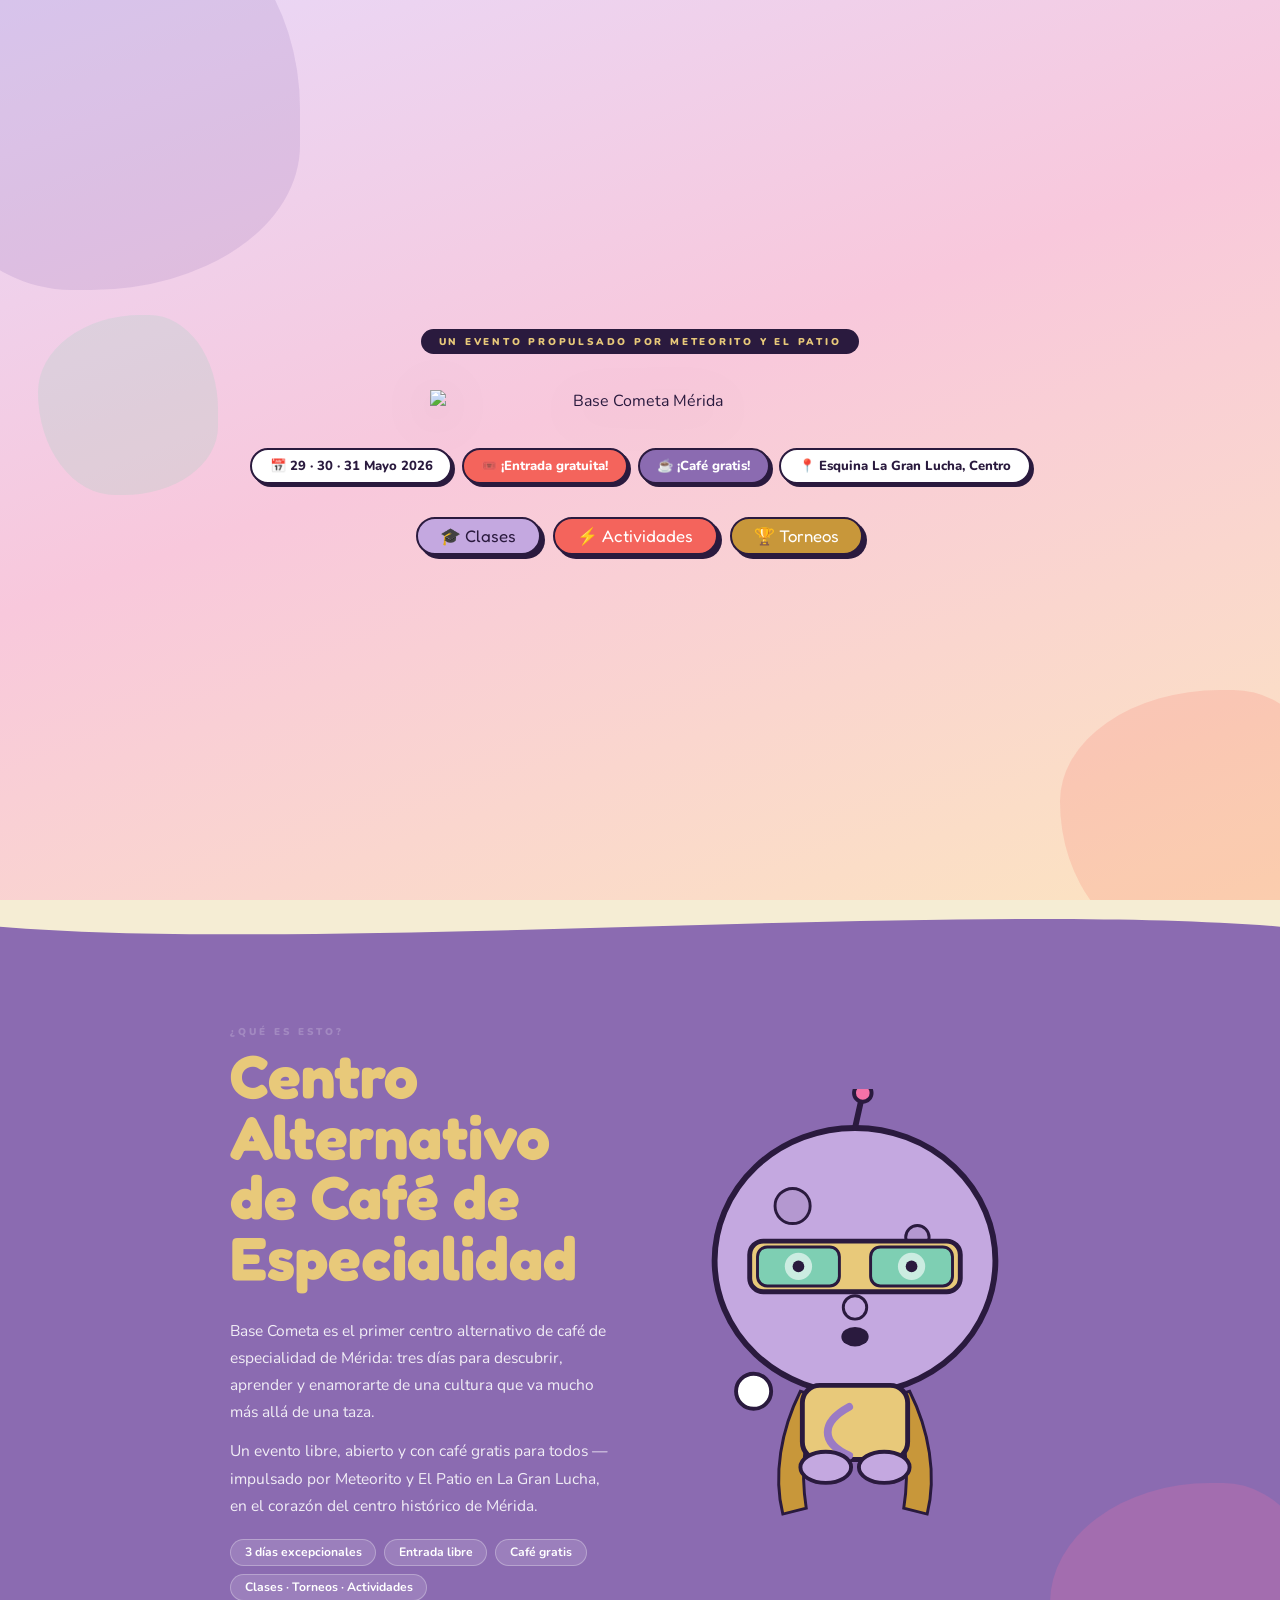
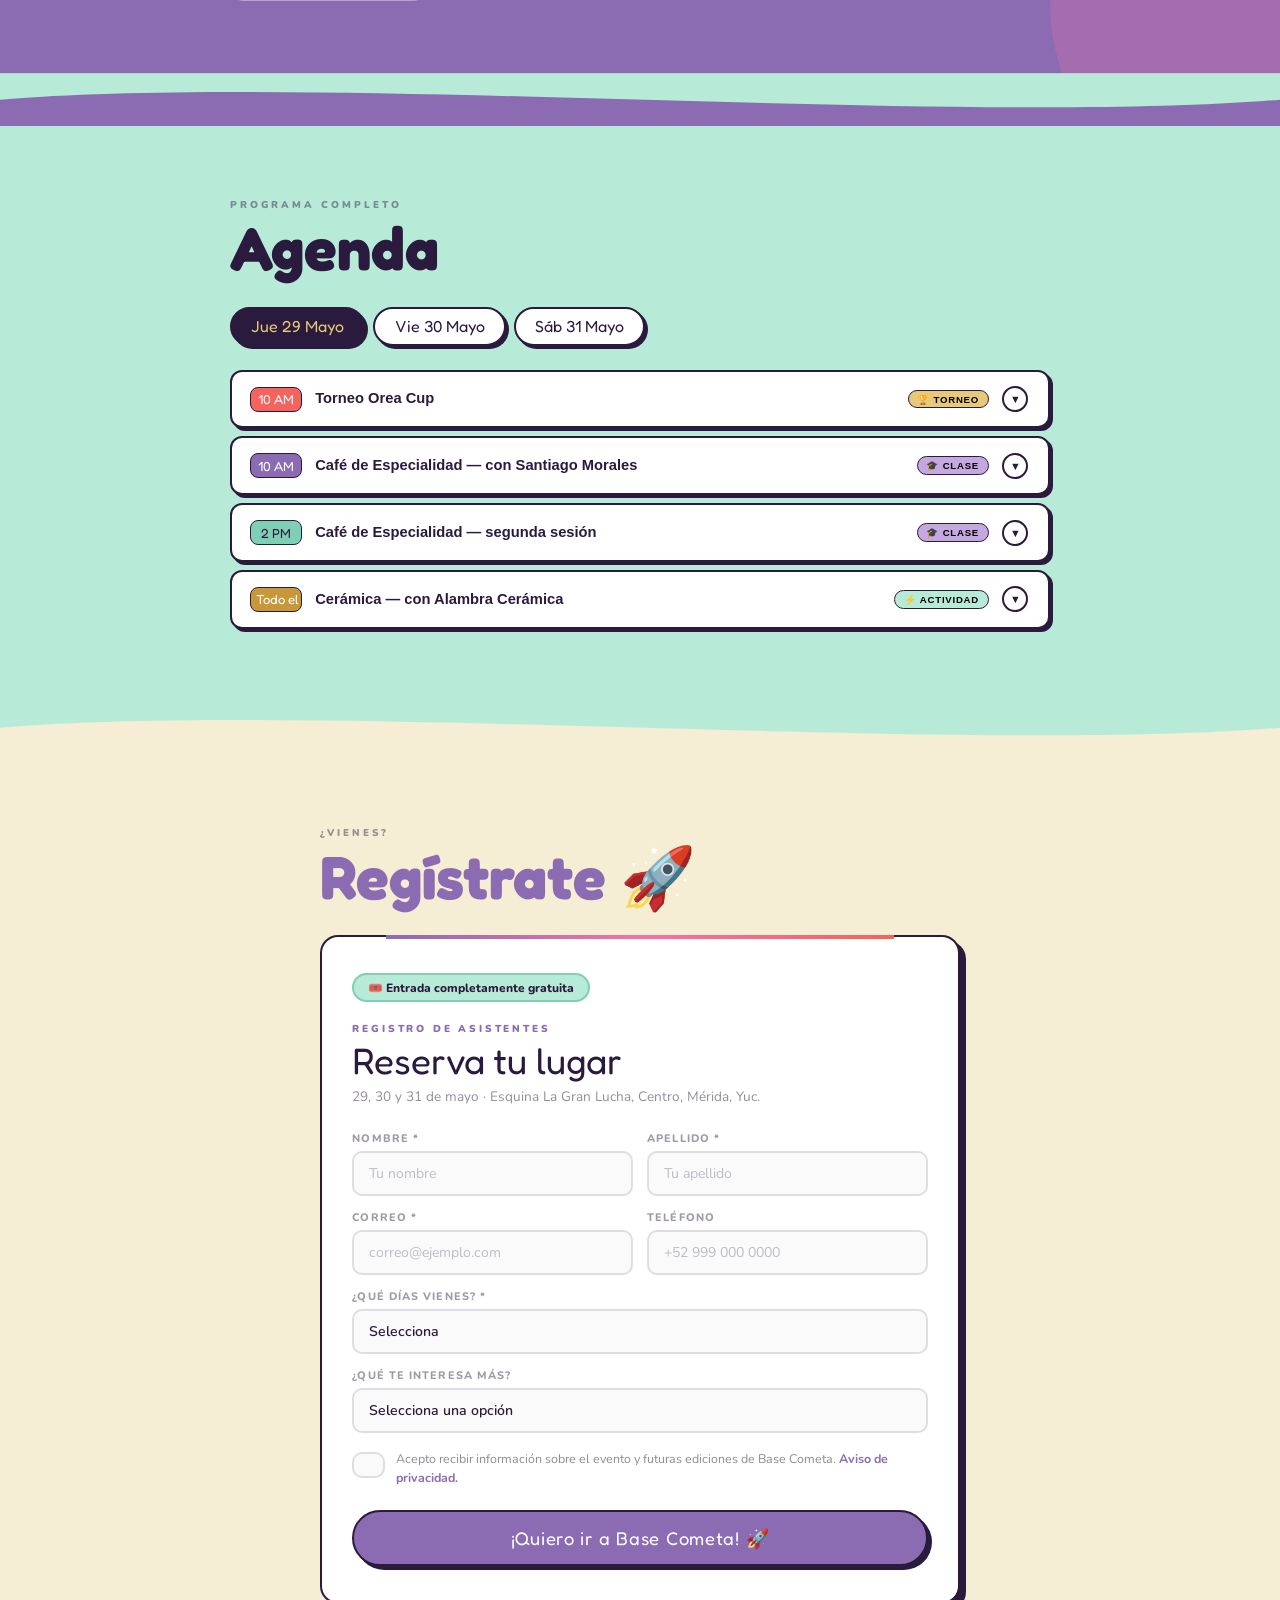
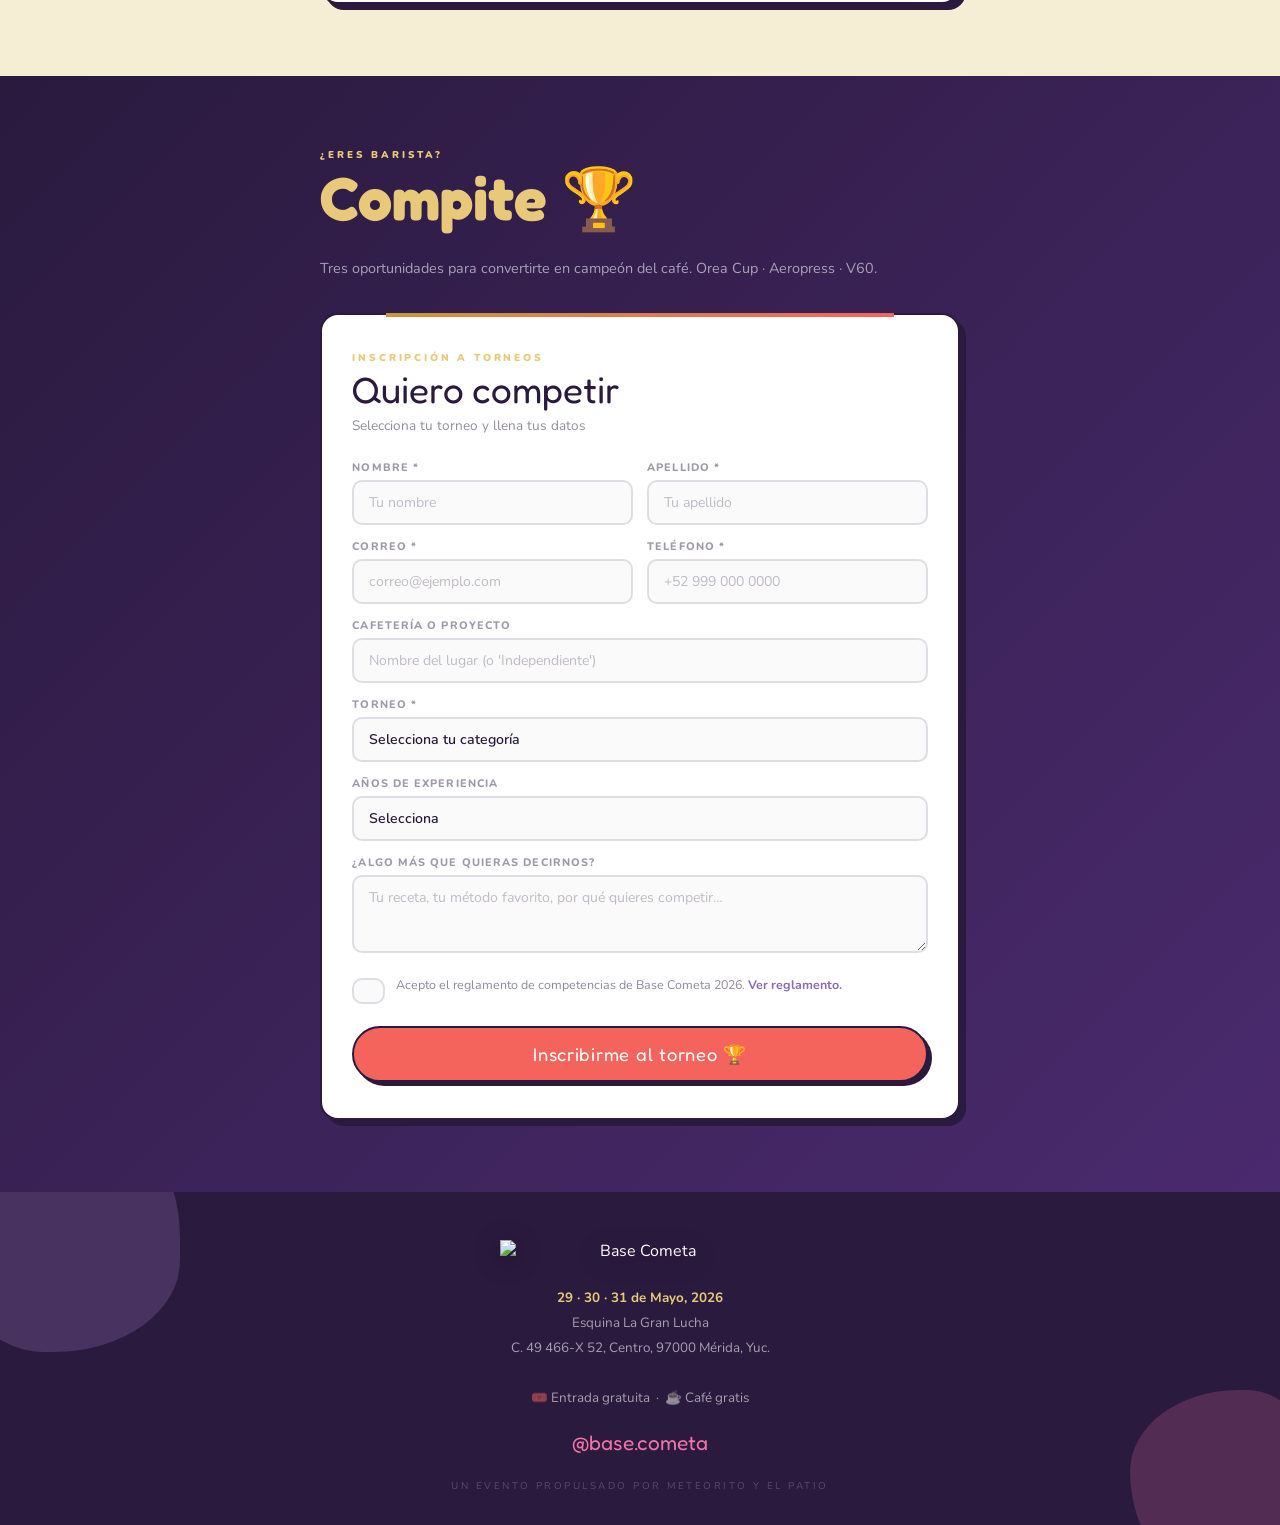
==== index_prev2.html @ dce354f2 "updatelogo y font" ====
<!DOCTYPE html>
<html lang="es">
<head>
<meta charset="UTF-8">
<meta name="viewport" content="width=device-width, initial-scale=1.0">
<title>Base Cometa Mérida — 29·30·31 Mayo</title>
<link href="https://fonts.googleapis.com/css2?family=Lilita+One&family=Nunito:wght@400;600;700;800;900&family=Fredoka+One&display=swap" rel="stylesheet">
<style>
*, *::before, *::after { box-sizing: border-box; margin: 0; padding: 0; }
:root {
  --purple:   #8B6BB1;
  --purple-lt:#C4A8E0;
  --pink:     #F472A8;
  --coral:    #F4645C;
  --gold:     #C8973A;
  --gold-lt:  #E8C97A;
  --mint:     #7ECFB3;
  --mint-lt:  #B8EAD8;
  --cream:    #F5EDD4;
  --dark:     #2A1A3E;
  --white:    #FFFAF4;
}
html { scroll-behavior: smooth; }
body { background: var(--cream); color: var(--dark); font-family: 'Nunito', sans-serif; overflow-x: hidden; }

.blob { position: absolute; border-radius: 60% 40% 55% 45% / 45% 55% 40% 60%; opacity: 0.18; pointer-events: none; }

/* HERO */
.hero {
  position: relative;
  background: linear-gradient(160deg, #E8D8F8 0%, #F8C8DC 45%, #FCE4C0 100%);
  min-height: 100vh;
  display: flex; flex-direction: column; align-items: center; justify-content: center;
  text-align: center; padding: 3rem 1.5rem 4rem; overflow: hidden;
}
.hero .b1 { width: 400px; height: 380px; background: var(--purple); top: -90px; left: -100px; }
.hero .b2 { width: 280px; height: 260px; background: var(--coral);  bottom: -50px; right: -60px; }
.hero .b3 { width: 180px; height: 180px; background: var(--mint);   top: 35%; left: 3%; }

.badge-top {
  position: relative; z-index: 2;
  background: var(--dark); color: var(--gold-lt);
  font-weight: 900; font-size: 0.62rem; letter-spacing: 0.28em; text-transform: uppercase;
  padding: 0.35rem 1.1rem; border-radius: 100px;
  margin-bottom: 1.5rem;
  animation: popIn 0.6s cubic-bezier(0.34,1.56,0.64,1) both;
}

.hero-logo {
  position: relative; z-index: 2;
  animation: popIn 0.7s 0.1s cubic-bezier(0.34,1.56,0.64,1) both;
  margin-bottom: 0.25rem;
}
.hero-logo .w1, .hero-logo .w2 {
  font-family: 'Lilita One', cursive;
  font-size: clamp(5rem, 18vw, 10rem);
  line-height: 0.88;
  color: var(--gold-lt);
  -webkit-text-stroke: 3px var(--dark);
  text-shadow: 5px 5px 0 var(--dark);
  display: block; letter-spacing: -0.02em;
}
.hero-logo .wm {
  font-family: 'Fredoka One', cursive;
  font-size: clamp(0.9rem, 2.5vw, 1.4rem);
  letter-spacing: 0.4em; color: var(--dark); opacity: 0.55;
  text-transform: uppercase; display: block; margin-top: 0.3rem;
}

.mascot-wrap {
  position: relative; z-index: 2;
  width: clamp(110px, 20vw, 185px);
  margin: 0.75rem auto;
  animation: float 3.2s ease-in-out infinite;
}
@keyframes float { 0%,100%{transform:translateY(0) rotate(-2deg);} 50%{transform:translateY(-14px) rotate(2deg);} }

.hero-badges {
  position: relative; z-index: 2;
  display: flex; flex-wrap: wrap; gap: 0.6rem; justify-content: center;
  margin-top: 1.75rem;
  animation: popIn 0.7s 0.3s cubic-bezier(0.34,1.56,0.64,1) both;
}
.hb {
  background: white; border: 2.5px solid var(--dark);
  border-radius: 100px; padding: 0.45rem 1.1rem;
  font-weight: 800; font-size: 0.82rem;
  box-shadow: 3px 3px 0 var(--dark); white-space: nowrap;
}
.hb.coral   { background: var(--coral);    color: white; }
.hb.purple  { background: var(--purple);   color: white; }

.cat-pills {
  position: relative; z-index: 2;
  display: flex; gap: 0.75rem; justify-content: center; flex-wrap: wrap;
  margin-top: 2rem;
  animation: popIn 0.7s 0.45s cubic-bezier(0.34,1.56,0.64,1) both;
}
.cp {
  font-family: 'Fredoka One', cursive; font-size: 1.05rem;
  padding: 0.45rem 1.4rem; border-radius: 100px;
  border: 2.5px solid var(--dark); box-shadow: 4px 4px 0 var(--dark);
  cursor: default; transition: transform 0.15s, box-shadow 0.15s;
}
.cp:hover { transform: translate(-2px,-2px); box-shadow: 6px 6px 0 var(--dark); }
.cp.p { background: var(--purple-lt); }
.cp.r { background: var(--coral); color: white; }
.cp.g { background: var(--gold);  color: white; }

/* WAVE */
.wave { display: block; width: 100%; line-height: 0; }

/* SECTIONS */
.sw { position: relative; overflow: hidden; padding: 4.5rem 1.5rem; }
.si { max-width: 820px; margin: 0 auto; }
.sk { font-weight: 900; font-size: 0.62rem; letter-spacing: 0.3em; text-transform: uppercase; opacity: 0.45; margin-bottom: 0.4rem; }
.st { font-family: 'Fredoka One', cursive; font-size: clamp(2.4rem, 6vw, 3.8rem); line-height: 1; margin-bottom: 1.75rem; }

/* ABOUT */
.sw-about { background: var(--purple); color: white; }
.sw-about .bba { width: 280px; height: 280px; background: var(--pink); bottom: -90px; right: -50px; opacity: 0.22; }
.ag { display: grid; grid-template-columns: 1fr 1fr; gap: 2.5rem; align-items: center; }
.ag .st { color: var(--gold-lt); }
.ag p { font-size: 0.97rem; line-height: 1.75; opacity: 0.88; }
.ag p+p { margin-top: 0.75rem; }
.atags { display: flex; flex-wrap: wrap; gap: 0.5rem; margin-top: 1.25rem; }
.atag { background: rgba(255,255,255,0.14); border: 1.5px solid rgba(255,255,255,0.28); border-radius: 100px; padding: 0.28rem 0.85rem; font-size: 0.76rem; font-weight: 700; }
.mascot-col { display: flex; justify-content: center; }

/* AGENDA */
.sw-agenda { background: var(--mint-lt); }
.day-tabs { display: flex; gap: 0.5rem; margin-bottom: 1.5rem; flex-wrap: wrap; }
.dtab {
  font-family: 'Fredoka One', cursive; font-size: 1rem;
  padding: 0.45rem 1.2rem; border-radius: 100px;
  border: 2.5px solid var(--dark); box-shadow: 3px 3px 0 var(--dark);
  cursor: pointer; background: white; color: var(--dark);
  transition: background 0.18s, color 0.18s, transform 0.12s;
}
.dtab.active { background: var(--dark); color: var(--gold-lt); }
.dtab:hover:not(.active) { transform: translate(-1px,-1px); box-shadow: 4px 4px 0 var(--dark); }

.dpanel { display: none; }
.dpanel.active { display: block; }
.acc-list { display: flex; flex-direction: column; gap: 0.5rem; }

.ai { background: white; border: 2px solid var(--dark); border-radius: 12px; box-shadow: 3px 3px 0 var(--dark); overflow: hidden; }
.atrig {
  width: 100%; background: none; border: none; cursor: pointer;
  padding: 0.9rem 1.1rem;
  display: grid; grid-template-columns: 52px 1fr auto 28px;
  align-items: center; gap: 0.85rem; text-align: left;
  transition: background 0.15s;
}
.atrig:hover { background: rgba(0,0,0,0.025); }
.tbadge {
  font-family: 'Fredoka One', cursive; font-size: 0.82rem;
  background: var(--gold); color: white;
  border-radius: 8px; padding: 0.22rem 0.35rem;
  text-align: center; border: 1.5px solid var(--dark); white-space: nowrap;
}
.tbadge.tp { background: var(--purple); }
.tbadge.tc { background: var(--coral); }
.tbadge.tm { background: var(--mint); color: var(--dark); }
.aname { font-weight: 800; font-size: 0.92rem; color: var(--dark); line-height: 1.2; }
.chip {
  font-size: 0.6rem; font-weight: 800; letter-spacing: 0.08em; text-transform: uppercase;
  padding: 0.18rem 0.55rem; border-radius: 100px; border: 1.5px solid var(--dark); white-space: nowrap;
}
.ch-t { background: var(--gold-lt); }
.ch-c { background: var(--purple-lt); }
.ch-a { background: var(--mint-lt); }

.achev {
  width: 26px; height: 26px; border: 2px solid var(--dark); border-radius: 50%;
  display: flex; align-items: center; justify-content: center;
  font-size: 0.68rem; color: var(--dark);
  transition: transform 0.28s;
  flex-shrink: 0;
}
.atrig.open .achev { transform: rotate(180deg); background: var(--dark); color: white; }

.abody { display: grid; grid-template-rows: 0fr; transition: grid-template-rows 0.34s cubic-bezier(0.4,0,0.2,1); }
.abody.open { grid-template-rows: 1fr; }
.ainner { overflow: hidden; }
.adcontent { padding: 0.7rem 1.1rem 1.1rem; border-top: 1.5px dashed rgba(0,0,0,0.08); }
.adcontent p { font-size: 0.86rem; line-height: 1.65; color: rgba(42,26,62,0.68); }
.adcontent p+p { margin-top: 0.5rem; }
.ainst { display: inline-flex; align-items: center; gap: 0.35rem; margin-top: 0.55rem; font-size: 0.76rem; font-weight: 800; color: var(--purple); }
.ainst::before { content:'👤'; }

/* FORMS */
.sw-form { background: var(--cream); }
.sw-comp { background: linear-gradient(135deg, #2A1A3E, #4A2A6E); color: white; }

.fcard {
  background: white; border: 2.5px solid var(--dark); border-radius: 18px;
  padding: 2.25rem 1.9rem; box-shadow: 6px 6px 0 var(--dark); position: relative;
}
.fcard::before {
  content: ''; position: absolute; top: -2px; left: 10%; right: 10%; height: 4px;
  background: linear-gradient(90deg, var(--purple), var(--pink), var(--coral));
}
.sw-comp .fcard::before { background: linear-gradient(90deg, var(--gold), var(--coral)); }

.fkicker { font-size: 0.63rem; font-weight: 900; letter-spacing: 0.28em; text-transform: uppercase; color: var(--purple); margin-bottom: 0.3rem; }
.sw-comp .fkicker { color: var(--gold-lt); }
.ftitle { font-family: 'Fredoka One', cursive; font-size: clamp(1.7rem, 4vw, 2.3rem); color: var(--dark); margin-bottom: 0.35rem; line-height: 1.1; }
.fsub { font-size: 0.85rem; color: rgba(42,26,62,0.5); margin-bottom: 1.5rem; line-height: 1.5; }
.free-badge {
  display: inline-flex; align-items: center; gap: 0.35rem;
  background: var(--mint-lt); border: 2px solid var(--mint); border-radius: 100px;
  padding: 0.28rem 0.85rem; font-weight: 800; font-size: 0.75rem; color: var(--dark);
  margin-bottom: 1.25rem;
}

.fg { display: grid; grid-template-columns: 1fr 1fr; gap: 0.9rem; }
.fg .full { grid-column: 1/-1; }

label { display: block; font-size: 0.68rem; font-weight: 800; letter-spacing: 0.1em; text-transform: uppercase; color: rgba(42,26,62,0.45); margin-bottom: 0.3rem; }
input, select, textarea {
  width: 100%; background: #FAFAFA; border: 2px solid rgba(42,26,62,0.13); border-radius: 10px;
  padding: 0.68rem 0.9rem; font-family: 'Nunito', sans-serif; font-size: 0.88rem; font-weight: 600;
  color: var(--dark); transition: border-color 0.2s, box-shadow 0.2s; outline: none; appearance: none;
}
input::placeholder, textarea::placeholder { color: rgba(42,26,62,0.28); font-weight: 400; }
input:focus, select:focus, textarea:focus { border-color: var(--purple); box-shadow: 0 0 0 3px rgba(139,107,177,0.13); }
select option { background: white; }
textarea { resize: vertical; min-height: 78px; }

.cbrow { display: flex; align-items: flex-start; gap: 0.7rem; margin-top: 0.2rem; }
.cbrow input[type=checkbox] { width: 19px; height: 19px; flex-shrink: 0; margin-top: 2px; accent-color: var(--purple); cursor: pointer; }
.cbrow p { font-size: 0.78rem; color: rgba(42,26,62,0.52); line-height: 1.5; }
.cbrow p a { color: var(--purple); font-weight: 700; text-decoration: none; }

.bsub {
  display: block; width: 100%; margin-top: 1.4rem; padding: 0.9rem 1.25rem;
  background: var(--purple); color: white;
  font-family: 'Fredoka One', cursive; font-size: 1.15rem; letter-spacing: 0.04em;
  border: 2.5px solid var(--dark); border-radius: 100px; box-shadow: 4px 4px 0 var(--dark);
  cursor: pointer; transition: transform 0.14s, box-shadow 0.14s;
}
.bsub:hover { transform: translate(-2px,-2px); box-shadow: 6px 6px 0 var(--dark); }
.bsub:active { transform: translate(1px,1px); box-shadow: 2px 2px 0 var(--dark); }
.bsub.bc { background: var(--coral); }
.smsg { display: none; margin-top: 1rem; padding: 0.9rem 1.1rem; background: var(--mint-lt); border: 2px solid var(--mint); border-radius: 10px; font-weight: 700; font-size: 0.88rem; color: var(--dark); text-align: center; }

/* FOOTER */
footer { background: var(--dark); color: white; text-align: center; padding: 3rem 1.5rem 2rem; position: relative; overflow: hidden; }
footer .bf1 { width: 240px; height: 240px; background: var(--purple); top: -80px; left: -60px; opacity: 0.3; }
footer .bf2 { width: 190px; height: 190px; background: var(--pink); bottom: -55px; right: -40px; opacity: 0.2; }
.flogo { font-family: 'Lilita One', cursive; font-size: 3rem; color: var(--gold-lt); -webkit-text-stroke: 2px var(--gold); text-shadow: 3px 3px 0 rgba(0,0,0,0.25); line-height: 1; position: relative; z-index: 1; }
.fsub2 { font-family: 'Fredoka One', cursive; font-size: 0.88rem; letter-spacing: 0.3em; color: rgba(255,255,255,0.4); margin-top: 0.25rem; position: relative; z-index: 1; }
.finfo { margin-top: 1.5rem; font-size: 0.84rem; line-height: 1.85; color: rgba(255,255,255,0.58); position: relative; z-index: 1; }
.finfo strong { color: var(--gold-lt); }
.fhandle { margin-top: 1.2rem; font-family: 'Fredoka One', cursive; font-size: 1.3rem; color: var(--pink); position: relative; z-index: 1; }
.fby { margin-top: 1.5rem; font-size: 0.62rem; letter-spacing: 0.25em; text-transform: uppercase; color: rgba(255,255,255,0.22); position: relative; z-index: 1; }

/* ANIM */
@keyframes popIn { from{opacity:0;transform:scale(0.86) translateY(10px);} to{opacity:1;transform:scale(1) translateY(0);} }

/* RESPONSIVE */
@media (max-width: 640px) {
  .ag { grid-template-columns: 1fr; }
  .mascot-col { display: none; }
  .fg { grid-template-columns: 1fr; }
  .fg .full { grid-column: 1; }
  .atrig { grid-template-columns: 46px 1fr 26px; }
  .chip { display: none; }
  .fcard { padding: 1.6rem 1.1rem; }
}
</style>
</head>
<body>

<!-- ══ HERO ══ -->
<section class="hero">
  <div class="blob b1"></div>
  <div class="blob b2"></div>
  <div class="blob b3"></div>

  <div class="badge-top">Un evento propulsado por Meteorito y El Patio</div>

  <!-- Logo + mascota real -->
  <div class="mascot-wrap" style="width:clamp(220px,55vw,420px); margin-bottom:0.5rem;">
    <img src="https://raw.githubusercontent.com/carlosquantta/bc/main/logo_bc_mascota.webp"
         alt="Base Cometa Mérida"
         style="width:100%; height:auto; display:block; filter:drop-shadow(0 8px 24px rgba(0,0,0,0.18));">
  </div>

  <div class="hero-badges">
    <div class="hb">📅 29 · 30 · 31 Mayo 2026</div>
    <div class="hb coral">🎟️ ¡Entrada gratuita!</div>
    <div class="hb purple">☕ ¡Café gratis!</div>
    <div class="hb">📍 Esquina La Gran Lucha, Centro</div>
  </div>

  <div class="cat-pills">
    <div class="cp p">🎓 Clases</div>
    <div class="cp r">⚡ Actividades</div>
    <div class="cp g">🏆 Torneos</div>
  </div>
</section>

<svg class="wave" viewBox="0 0 1440 60" xmlns="http://www.w3.org/2000/svg" preserveAspectRatio="none">
  <path d="M0,30 C360,60 1080,0 1440,30 L1440,60 L0,60 Z" fill="#8B6BB1"/>
</svg>

<!-- ══ ABOUT ══ -->
<div class="sw sw-about">
  <div class="blob bba"></div>
  <div class="si">
    <div class="ag">
      <div>
        <div class="sk" style="color:rgba(255,255,255,0.45);">¿Qué es esto?</div>
        <h2 class="st">Centro Alternativo de Café de Especialidad</h2>
        <p>Base Cometa es el primer centro alternativo de café de especialidad de Mérida: tres días para descubrir, aprender y enamorarte de una cultura que va mucho más allá de una taza.</p>
        <p>Un evento libre, abierto y con café gratis para todos — impulsado por Meteorito y El Patio en La Gran Lucha, en el corazón del centro histórico de Mérida.</p>
        <div class="atags">
          <span class="atag">3 días excepcionales</span>
          <span class="atag">Entrada libre</span>
          <span class="atag">Café gratis</span>
          <span class="atag">Clases · Torneos · Actividades</span>
        </div>
      </div>
      <div class="mascot-col">
        <svg viewBox="0 0 200 230" xmlns="http://www.w3.org/2000/svg">
          <ellipse cx="100" cy="88" rx="72" ry="68" fill="#C4A8E0" stroke="#2A1A3E" stroke-width="3"/>
          <circle cx="68" cy="60" r="9" fill="#B498D0" stroke="#2A1A3E" stroke-width="1.5"/>
          <circle cx="132" cy="76" r="6" fill="#B498D0" stroke="#2A1A3E" stroke-width="1.5"/>
          <line x1="100" y1="20" x2="104" y2="2" stroke="#2A1A3E" stroke-width="3" stroke-linecap="round"/>
          <circle cx="104" cy="2" r="4.5" fill="#F472A8" stroke="#2A1A3E" stroke-width="2"/>
          <rect x="46" y="78" width="108" height="26" rx="7" fill="#E8C97A" stroke="#2A1A3E" stroke-width="2.5"/>
          <rect x="50" y="81" width="42" height="20" rx="5" fill="#7ECFB3" stroke="#2A1A3E" stroke-width="1.5"/>
          <rect x="108" y="81" width="42" height="20" rx="5" fill="#7ECFB3" stroke="#2A1A3E" stroke-width="1.5"/>
          <circle cx="71" cy="91" r="7" fill="white" opacity="0.6"/>
          <circle cx="129" cy="91" r="7" fill="white" opacity="0.6"/>
          <circle cx="71" cy="91" r="3" fill="#2A1A3E"/>
          <circle cx="129" cy="91" r="3" fill="#2A1A3E"/>
          <circle cx="100" cy="112" r="6" fill="#C4A8E0" stroke="#2A1A3E" stroke-width="1.5"/>
          <ellipse cx="100" cy="127" rx="7" ry="5" fill="#2A1A3E"/>
          <path d="M72 155 C62 175 58 198 63 218 L75 215 C72 196 74 176 82 158Z" fill="#C8973A" stroke="#2A1A3E" stroke-width="1.5"/>
          <path d="M128 155 C138 175 142 198 137 218 L125 215 C128 196 126 176 118 158Z" fill="#C8973A" stroke="#2A1A3E" stroke-width="1.5"/>
          <rect x="73" y="152" width="54" height="38" rx="9" fill="#E8C97A" stroke="#2A1A3E" stroke-width="2.5"/>
          <path d="M97 163 Q86 169 86 176 Q86 183 97 188" stroke="#9B7BC4" stroke-width="4" fill="none" stroke-linecap="round"/>
          <ellipse cx="85" cy="194" rx="13" ry="8" fill="#C4A8E0" stroke="#2A1A3E" stroke-width="2"/>
          <ellipse cx="115" cy="194" rx="13" ry="8" fill="#C4A8E0" stroke="#2A1A3E" stroke-width="2"/>
          <circle cx="48" cy="155" r="9" fill="white" stroke="#2A1A3E" stroke-width="2"/>
        </svg>
      </div>
    </div>
  </div>
</div>

<svg class="wave" viewBox="0 0 1440 60" xmlns="http://www.w3.org/2000/svg" preserveAspectRatio="none" style="transform:scaleY(-1);background:#8B6BB1;">
  <path d="M0,30 C360,60 1080,0 1440,30 L1440,60 L0,60 Z" fill="#B8EAD8"/>
</svg>

<!-- ══ AGENDA ══ -->
<div class="sw sw-agenda">
  <div class="si">
    <div class="sk">Programa completo</div>
    <h2 class="st">Agenda</h2>

    <div class="day-tabs">
      <button class="dtab active" data-day="d29">Jue 29 Mayo</button>
      <button class="dtab" data-day="d30">Vie 30 Mayo</button>
      <button class="dtab" data-day="d31">Sáb 31 Mayo</button>
    </div>

    <!-- DÍA 29 -->
    <div class="dpanel active" id="d29">
      <div class="acc-list">
        <div class="ai">
          <button class="atrig" data-acc="a1">
            <span class="tbadge tc">10 AM</span>
            <span class="aname">Torneo Orea Cup</span>
            <span class="chip ch-t">🏆 Torneo</span>
            <span class="achev">▼</span>
          </button>
          <div class="abody" id="a1"><div class="ainner"><div class="adcontent">
            <p>El primero de los tres torneos de Base Cometa: el Orea Cup. Baristas de toda la región se miden en este método de filtrado que premia la precisión y el paladar.</p>
            <p>Si quieres competir, inscríbete en el formulario de más abajo.</p>
          </div></div></div>
        </div>
        <div class="ai">
          <button class="atrig" data-acc="a2">
            <span class="tbadge tp">10 AM</span>
            <span class="aname">Café de Especialidad — con Santiago Morales</span>
            <span class="chip ch-c">🎓 Clase</span>
            <span class="achev">▼</span>
          </button>
          <div class="abody" id="a2"><div class="ainner"><div class="adcontent">
            <p>Familiarízate con las sutilezas de los cafés excepcionales: origen, proceso, tueste y cómo el método de preparación transforma lo que hay en tu taza.</p>
            <div class="ainst">Santiago Morales</div>
          </div></div></div>
        </div>
        <div class="ai">
          <button class="atrig" data-acc="a3">
            <span class="tbadge tm">2 PM</span>
            <span class="aname">Café de Especialidad — segunda sesión</span>
            <span class="chip ch-c">🎓 Clase</span>
            <span class="achev">▼</span>
          </button>
          <div class="abody" id="a3"><div class="ainner"><div class="adcontent">
            <p>Segunda ronda de la clase de café de especialidad para quienes no pudieron entrar por la mañana. Mismo contenido, misma calidad.</p>
            <div class="ainst">Santiago Morales</div>
          </div></div></div>
        </div>
        <div class="ai">
          <button class="atrig" data-acc="a4">
            <span class="tbadge">Todo el día</span>
            <span class="aname">Cerámica — con Alambra Cerámica</span>
            <span class="chip ch-a">⚡ Actividad</span>
            <span class="achev">▼</span>
          </button>
          <div class="abody" id="a4"><div class="ainner"><div class="adcontent">
            <p>Taller de cerámica donde el café se encuentra con el arte. Alambra Cerámica guía a los participantes para crear tazas y piezas únicas con las manos en la arcilla.</p>
          </div></div></div>
        </div>
      </div>
    </div>

    <!-- DÍA 30 -->
    <div class="dpanel" id="d30">
      <div class="acc-list">
        <div class="ai">
          <button class="atrig" data-acc="b1">
            <span class="tbadge tc">10 AM</span>
            <span class="aname">Torneo Aeropress</span>
            <span class="chip ch-t">🏆 Torneo</span>
            <span class="achev">▼</span>
          </button>
          <div class="abody" id="b1"><div class="ainner"><div class="adcontent">
            <p>El torneo más democrático del café: reglas simples, creatividad al máximo. Cada competidor trae su receta y la defiende ante el jurado. ¿Tienes tu método favorito?</p>
          </div></div></div>
        </div>
        <div class="ai">
          <button class="atrig" data-acc="b2">
            <span class="tbadge tp">10 AM</span>
            <span class="aname">Pi-lattes</span>
            <span class="chip ch-c">🎓 Clase</span>
            <span class="achev">▼</span>
          </button>
          <div class="abody" id="b2"><div class="ainner"><div class="adcontent">
            <p>Aprende a vaporizar leche, crear textura perfecta y dar tus primeros pasos en latte art. Una clase práctica, accesible para todos los niveles.</p>
          </div></div></div>
        </div>
        <div class="ai">
          <button class="atrig" data-acc="b3">
            <span class="tbadge tm">12 PM</span>
            <span class="aname">Coffee-run</span>
            <span class="chip ch-a">⚡ Actividad</span>
            <span class="achev">▼</span>
          </button>
          <div class="abody" id="b3"><div class="ainner"><div class="adcontent">
            <p>Una carrera ligera por el centro de Mérida que termina con un café de especialidad en mano. Movimiento, comunidad y buena taza.</p>
          </div></div></div>
        </div>
        <div class="ai">
          <button class="atrig" data-acc="b4">
            <span class="tbadge tp">2 PM</span>
            <span class="aname">Pi-lattes — segunda sesión</span>
            <span class="chip ch-c">🎓 Clase</span>
            <span class="achev">▼</span>
          </button>
          <div class="abody" id="b4"><div class="ainner"><div class="adcontent">
            <p>Misma clase, segundo turno. Si ya fuiste en la mañana, ven a practicar más. Si es tu primera vez, bienvenido.</p>
          </div></div></div>
        </div>
        <div class="ai">
          <button class="atrig" data-acc="b5">
            <span class="tbadge tm">4 PM</span>
            <span class="aname">Coffee-run — segunda vuelta</span>
            <span class="chip ch-a">⚡ Actividad</span>
            <span class="achev">▼</span>
          </button>
          <div class="abody" id="b5"><div class="ainner"><div class="adcontent">
            <p>Perfecta si prefieres correr cuando el calor bajó un poco. Termina, como siempre, con un buen café esperándote.</p>
          </div></div></div>
        </div>
      </div>
    </div>

    <!-- DÍA 31 -->
    <div class="dpanel" id="d31">
      <div class="acc-list">
        <div class="ai">
          <button class="atrig" data-acc="c1">
            <span class="tbadge tc">10 AM</span>
            <span class="aname">Torneo V60</span>
            <span class="chip ch-t">🏆 Torneo</span>
            <span class="achev">▼</span>
          </button>
          <div class="abody" id="c1"><div class="ainner"><div class="adcontent">
            <p>El último y más icónico torneo: el V60. Técnica de vertido, temperatura, gramaje — todo importa. Tres oportunidades para ser campeón del café. Esta es la última.</p>
          </div></div></div>
        </div>
        <div class="ai">
          <button class="atrig" data-acc="c2">
            <span class="tbadge tp">10 AM</span>
            <span class="aname">Pi-lattes</span>
            <span class="chip ch-c">🎓 Clase</span>
            <span class="achev">▼</span>
          </button>
          <div class="abody" id="c2"><div class="ainner"><div class="adcontent">
            <p>Última sesión de Pi-lattes del evento. Si ya fuiste los días anteriores, ven a perfeccionar. Si es tu primera vez, bienvenido a la mejor forma de aprender latte art.</p>
          </div></div></div>
        </div>
        <div class="ai">
          <button class="atrig" data-acc="c3">
            <span class="tbadge tm">12 PM</span>
            <span class="aname">Coffee-run</span>
            <span class="chip ch-a">⚡ Actividad</span>
            <span class="achev">▼</span>
          </button>
          <div class="abody" id="c3"><div class="ainner"><div class="adcontent">
            <p>El Coffee-run final de Base Cometa. Corre por el centro de Mérida y celebra el cierre del evento con la comunidad que se formó estos tres días.</p>
          </div></div></div>
        </div>
        <div class="ai">
          <button class="atrig" data-acc="c4">
            <span class="tbadge tp">5 PM</span>
            <span class="aname">Pi-lattes — sesión de cierre</span>
            <span class="chip ch-c">🎓 Clase</span>
            <span class="achev">▼</span>
          </button>
          <div class="abody" id="c4"><div class="ainner"><div class="adcontent">
            <p>La última clase del evento para cerrar con broche de oro. Aprende latte art mientras Base Cometa llega a su fin.</p>
          </div></div></div>
        </div>
      </div>
    </div>

  </div>
</div>

<svg class="wave" viewBox="0 0 1440 60" xmlns="http://www.w3.org/2000/svg" preserveAspectRatio="none" style="background:#B8EAD8;">
  <path d="M0,30 C360,0 1080,60 1440,30 L1440,60 L0,60 Z" fill="#F5EDD4"/>
</svg>

<!-- ══ FORM ASISTENTES ══ -->
<div class="sw sw-form">
  <div class="si" style="max-width:640px;">
    <div class="sk">¿Vienes?</div>
    <h2 class="st" style="color:var(--purple);">Regístrate 🚀</h2>
    <div class="fcard" id="registro">
      <div class="free-badge">🎟️ Entrada completamente gratuita</div>
      <div class="fkicker">Registro de asistentes</div>
      <div class="ftitle">Reserva tu lugar</div>
      <div class="fsub">29, 30 y 31 de mayo · Esquina La Gran Lucha, Centro, Mérida, Yuc.</div>
      <form id="regForm" novalidate>
        <div class="fg">
          <div><label for="nombre">Nombre *</label><input type="text" id="nombre" placeholder="Tu nombre" required></div>
          <div><label for="apellido">Apellido *</label><input type="text" id="apellido" placeholder="Tu apellido" required></div>
          <div><label for="email">Correo *</label><input type="email" id="email" placeholder="correo@ejemplo.com" required></div>
          <div><label for="telefono">Teléfono</label><input type="tel" id="telefono" placeholder="+52 999 000 0000"></div>
          <div class="full">
            <label for="dias">¿Qué días vienes? *</label>
            <select id="dias" required>
              <option value="" disabled selected>Selecciona</option>
              <option>Jueves 29 de Mayo</option>
              <option>Viernes 30 de Mayo</option>
              <option>Sábado 31 de Mayo</option>
              <option>Los tres días 🙌</option>
            </select>
          </div>
          <div class="full">
            <label for="interes">¿Qué te interesa más?</label>
            <select id="interes">
              <option value="" disabled selected>Selecciona una opción</option>
              <option>Las clases (Pi-lattes, Café de especialidad)</option>
              <option>Los torneos (Orea Cup, Aeropress, V60)</option>
              <option>Las actividades (Cerámica, Coffee-run)</option>
              <option>Todo por igual</option>
              <option>Principalmente el café gratis 😄</option>
            </select>
          </div>
          <div class="full">
            <div class="cbrow">
              <input type="checkbox" id="acepto" required>
              <p>Acepto recibir información sobre el evento y futuras ediciones de Base Cometa. <a href="#">Aviso de privacidad.</a></p>
            </div>
          </div>
        </div>
        <button type="submit" class="bsub">¡Quiero ir a Base Cometa! 🚀</button>
        <div class="smsg" id="successMsg">¡Listo! Te esperamos en La Gran Lucha 🎉 Revisa tu correo para más detalles.</div>
      </form>
    </div>
  </div>
</div>

<!-- ══ FORM COMPETIDORES ══ -->
<div class="sw sw-comp">
  <div class="si" style="max-width:640px;">
    <div class="sk" style="color:var(--gold-lt);opacity:1;">¿Eres barista?</div>
    <h2 class="st" style="color:var(--gold-lt);">Compite 🏆</h2>
    <p style="color:rgba(255,255,255,0.58);font-size:0.9rem;margin-bottom:2rem;line-height:1.65;">Tres oportunidades para convertirte en campeón del café. Orea Cup · Aeropress · V60.</p>
    <div class="fcard" id="competidores">
      <div class="fkicker">Inscripción a torneos</div>
      <div class="ftitle">Quiero competir</div>
      <div class="fsub">Selecciona tu torneo y llena tus datos</div>
      <form id="compForm" novalidate>
        <div class="fg">
          <div><label for="c-nombre">Nombre *</label><input type="text" id="c-nombre" placeholder="Tu nombre" required></div>
          <div><label for="c-apellido">Apellido *</label><input type="text" id="c-apellido" placeholder="Tu apellido" required></div>
          <div><label for="c-email">Correo *</label><input type="email" id="c-email" placeholder="correo@ejemplo.com" required></div>
          <div><label for="c-tel">Teléfono *</label><input type="tel" id="c-tel" placeholder="+52 999 000 0000" required></div>
          <div class="full"><label for="c-cafe">Cafetería o proyecto</label><input type="text" id="c-cafe" placeholder="Nombre del lugar (o 'Independiente')"></div>
          <div class="full">
            <label for="c-torneo">Torneo *</label>
            <select id="c-torneo" required>
              <option value="" disabled selected>Selecciona tu categoría</option>
              <option value="orea">🥇 Orea Cup — Jueves 29 de Mayo · 10 AM</option>
              <option value="aero">🥊 Aeropress — Viernes 30 de Mayo · 10 AM</option>
              <option value="v60">🏅 V60 — Sábado 31 de Mayo · 10 AM</option>
            </select>
          </div>
          <div class="full">
            <label for="c-exp">Años de experiencia</label>
            <select id="c-exp">
              <option value="" disabled selected>Selecciona</option>
              <option>Menos de 1 año</option>
              <option>1 – 2 años</option>
              <option>3 – 5 años</option>
              <option>Más de 5 años</option>
            </select>
          </div>
          <div class="full"><label for="c-notas">¿Algo más que quieras decirnos?</label><textarea id="c-notas" placeholder="Tu receta, tu método favorito, por qué quieres competir…"></textarea></div>
          <div class="full">
            <div class="cbrow">
              <input type="checkbox" id="c-acepto" required>
              <p>Acepto el reglamento de competencias de Base Cometa 2026. <a href="#">Ver reglamento.</a></p>
            </div>
          </div>
        </div>
        <button type="submit" class="bsub bc">Inscribirme al torneo 🏆</button>
        <div class="smsg" id="compSuccessMsg">¡Inscripción recibida! Te contactamos pronto con los detalles. ¡A calentar motores! ☕</div>
      </form>
    </div>
  </div>
</div>

<!-- ══ FOOTER ══ -->
<footer>
  <div class="blob bf1"></div>
  <div class="blob bf2"></div>
  <div style="position:relative;z-index:1;">
    <img src="https://raw.githubusercontent.com/carlosquantta/bc/main/logo_bc.webp"
         alt="Base Cometa"
         style="width:clamp(180px,40vw,280px); height:auto; display:block; margin:0 auto; filter:drop-shadow(0 4px 12px rgba(0,0,0,0.35));">
  </div>
  <div class="finfo">
    <strong>29 · 30 · 31 de Mayo, 2026</strong><br>
    Esquina La Gran Lucha<br>
    C. 49 466-X 52, Centro, 97000 Mérida, Yuc.<br><br>
    🎟️ Entrada gratuita &nbsp;·&nbsp; ☕ Café gratis
  </div>
  <div class="fhandle">@base.cometa</div>
  <div class="fby">Un evento propulsado por Meteorito y El Patio</div>
</footer>

<script>
// Accordion
document.querySelectorAll('.atrig').forEach(btn => {
  btn.addEventListener('click', () => {
    const id = btn.dataset.acc;
    const body = document.getElementById(id);
    const open = body.classList.contains('open');
    const panel = btn.closest('.dpanel');
    panel.querySelectorAll('.abody').forEach(b => b.classList.remove('open'));
    panel.querySelectorAll('.atrig').forEach(b => b.classList.remove('open'));
    if (!open) { body.classList.add('open'); btn.classList.add('open'); }
  });
});

// Day tabs
document.querySelectorAll('.dtab').forEach(tab => {
  tab.addEventListener('click', () => {
    document.querySelectorAll('.dtab').forEach(t => t.classList.remove('active'));
    document.querySelectorAll('.dpanel').forEach(p => p.classList.remove('active'));
    tab.classList.add('active');
    document.getElementById(tab.dataset.day).classList.add('active');
  });
});

// Form asistentes
document.getElementById('regForm').addEventListener('submit', function(e) {
  e.preventDefault();
  if (!document.getElementById('nombre').value.trim() ||
      !document.getElementById('email').value.trim() ||
      !document.getElementById('dias').value ||
      !document.getElementById('acepto').checked) {
    alert('Por favor completa los campos obligatorios y acepta el aviso de privacidad.');
    return;
  }
  this.querySelectorAll('input,select,textarea,button').forEach(el => el.disabled = true);
  document.getElementById('successMsg').style.display = 'block';
});

// Form competidores
document.getElementById('compForm').addEventListener('submit', function(e) {
  e.preventDefault();
  if (!document.getElementById('c-nombre').value.trim() ||
      !document.getElementById('c-email').value.trim() ||
      !document.getElementById('c-tel').value.trim() ||
      !document.getElementById('c-torneo').value ||
      !document.getElementById('c-acepto').checked) {
    alert('Por favor completa los campos obligatorios y acepta el reglamento.');
    return;
  }
  this.querySelectorAll('input,select,textarea,button').forEach(el => el.disabled = true);
  document.getElementById('compSuccessMsg').style.display = 'block';
});
</script>
</body>
</html>
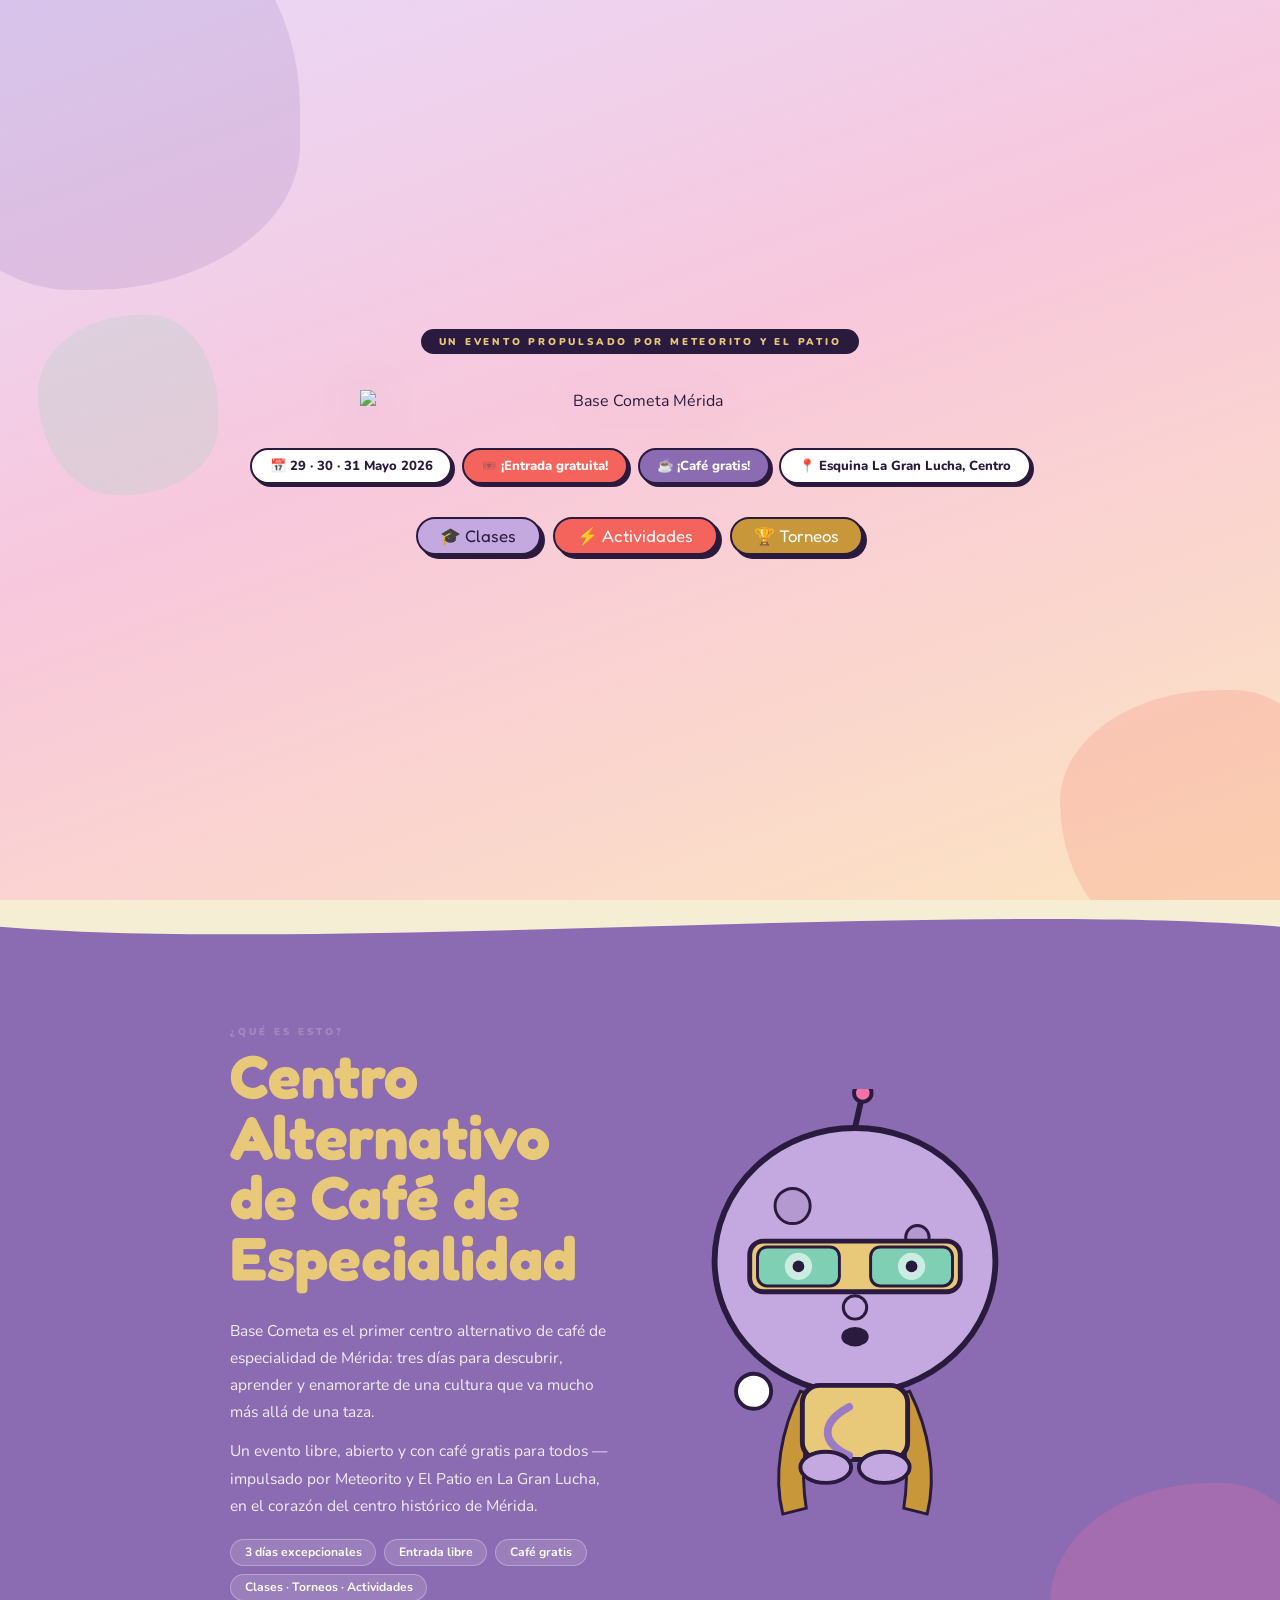
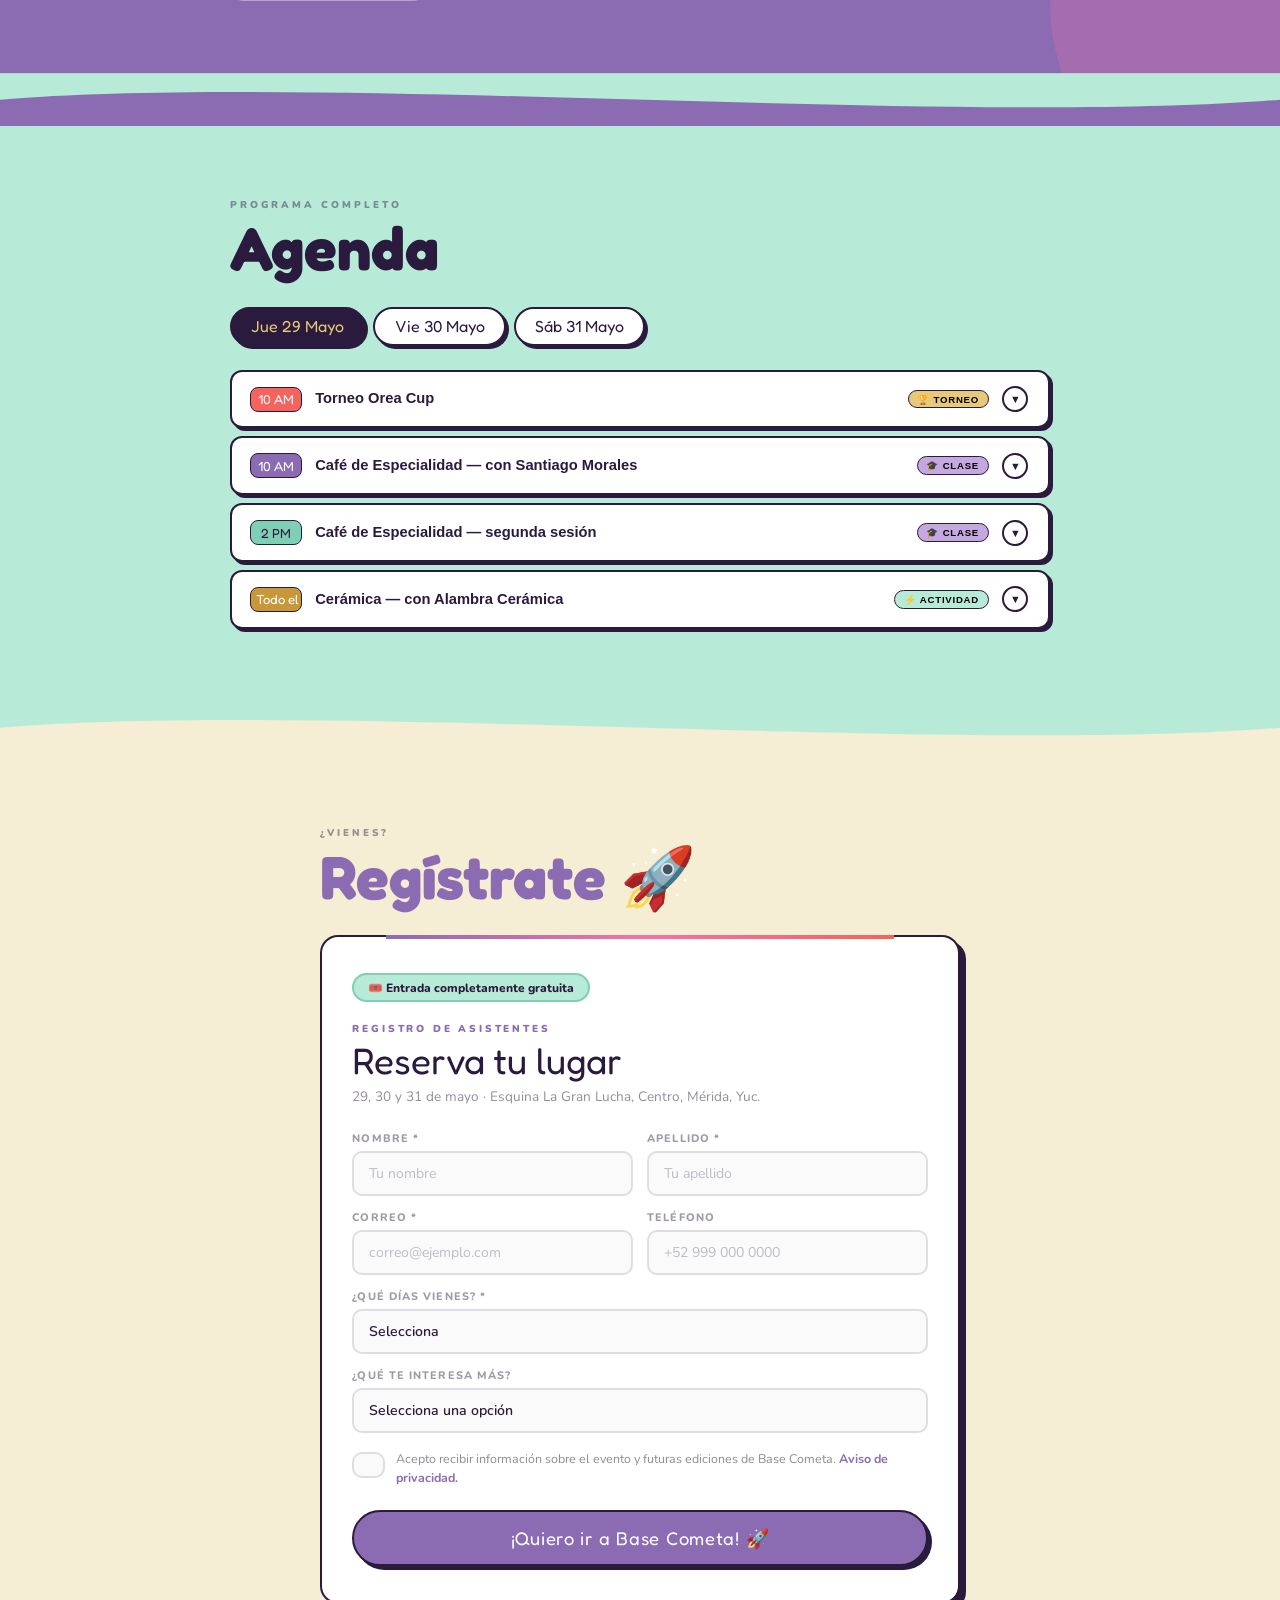
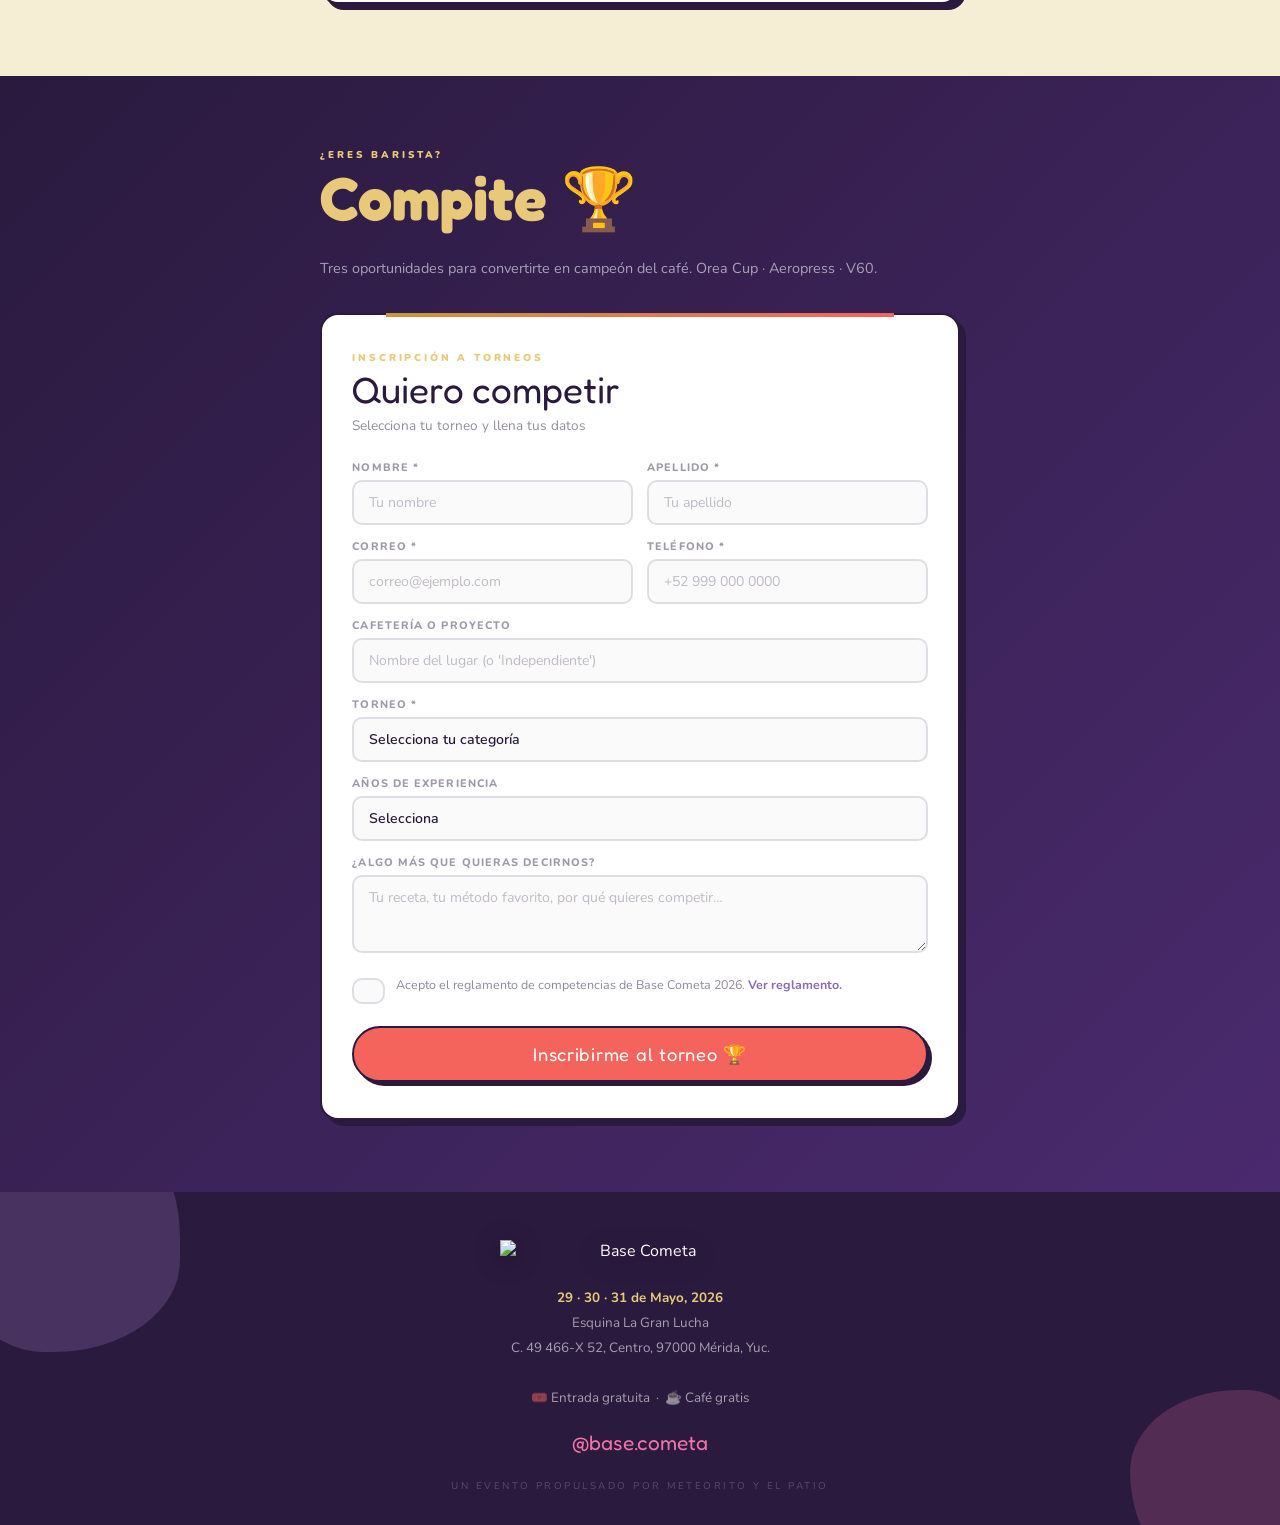
==== commit f3a65254: "update" ====
--- a/index_prev2.html
+++ b/index_prev2.html
@@ -282,7 +282,7 @@
   <div class="badge-top">Un evento propulsado por Meteorito y El Patio</div>
 
   <!-- Logo + mascota real -->
-  <div class="mascot-wrap" style="width:clamp(220px,55vw,420px); margin-bottom:0.5rem;">
+  <div class="mascot-wrap" style="width:clamp(220px,55vw,560px); margin-bottom:0.5rem;">
     <img src="https://raw.githubusercontent.com/carlosquantta/bc/main/logo_bc_mascota.webp"
          alt="Base Cometa Mérida"
          style="width:100%; height:auto; display:block; filter:drop-shadow(0 8px 24px rgba(0,0,0,0.18));">
